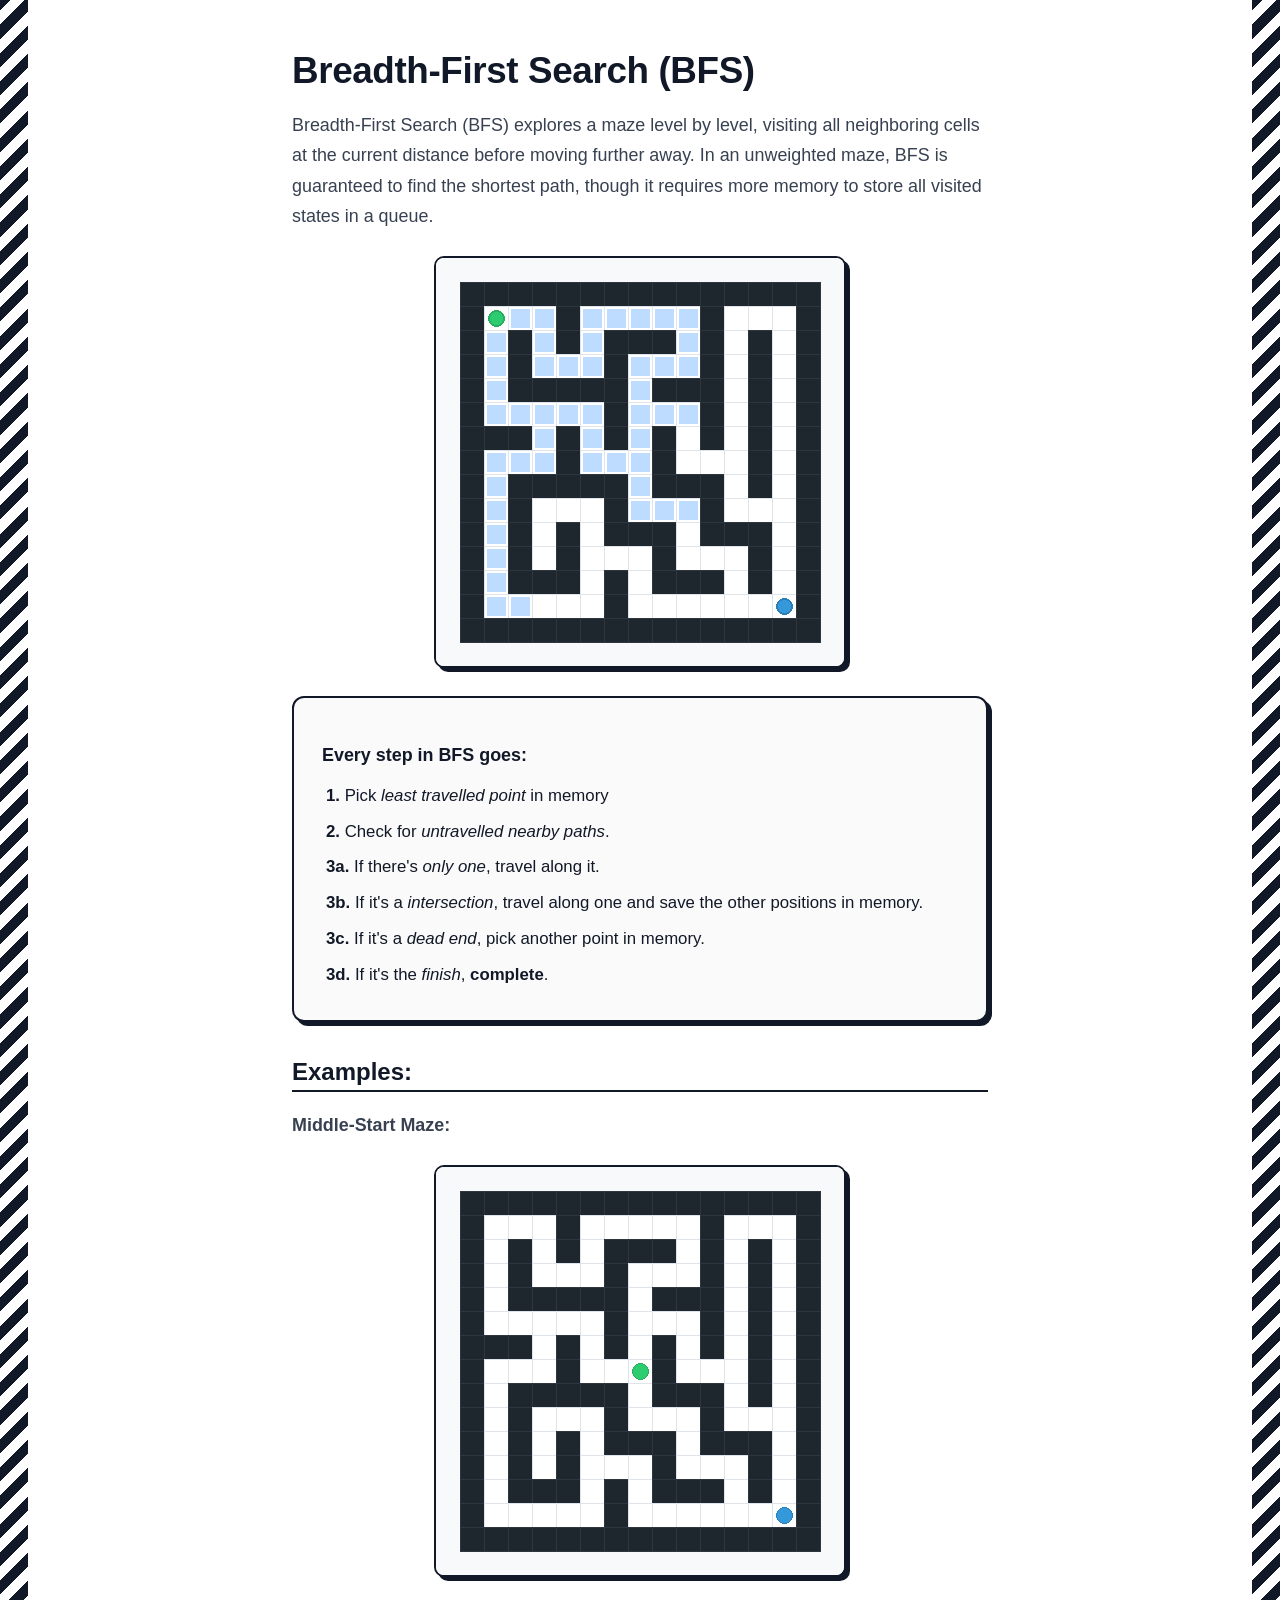
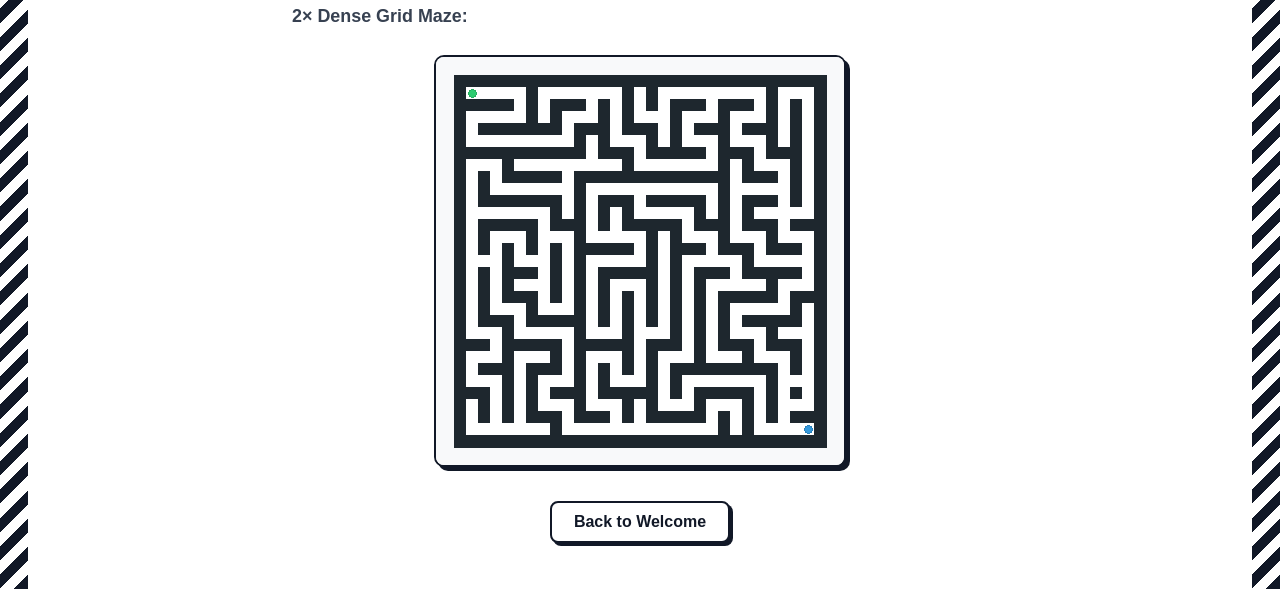
==== bfs.html @ 63ea2237 "Initial commit" ====
<!DOCTYPE html>
<html lang="en">
<head>
    <meta charset="UTF-8">
    <meta name="viewport" content="width=device-width, initial-scale=1.0">
    <title>Breadth-First Search (BFS)</title>
    <link rel="stylesheet" href="styles.css">
</head>
<body class="page-bfs">
    <h1>Breadth-First Search (BFS)</h1>
    <p>Breadth-First Search (BFS) explores a maze level by level, visiting all neighboring cells at the current distance before moving further away. In an unweighted maze, BFS is guaranteed to find the shortest path, though it requires more memory to store all visited states in a queue.</p>

    <img src="images/bfs.gif" alt="BFS Maze Solve" class="maze-gif">

    <div class="step-explanation">
        <p><strong>Every step in BFS goes:</strong></p>
        <div class="step-list">
            <div><strong>1.</strong> Pick <em>least travelled point</em> in memory</div>
            <div><strong>2.</strong> Check for <em>untravelled nearby paths</em>.</div>
            <div><strong>3a.</strong> If there's <em>only one</em>, travel along it.</div>
            <div><strong>3b.</strong> If it's a <em>intersection</em>, travel along one and save the other positions in memory.</div>
            <div><strong>3c.</strong> If it's a <em>dead end</em>, pick another point in memory.</div>
            <div><strong>3d.</strong> If it's the <em>finish</em>, <strong>complete</strong>.</div>
        </div>
    </div>

    <h2>Examples:</h2>
    <p><strong>Middle-Start Maze:</strong></p>
    <img src="images/bfs_middle.gif" alt="BFS Middle-Start Maze Solve" class="maze-gif">

    <p><strong>2× Dense Grid Maze:</strong></p>
    <img src="images/bfs_2x.gif" alt="BFS 2x Dense Maze Solve" class="maze-gif">

    <div class="button-container">
        <a href="welcome.html"><button type="button">Back to Welcome</button></a>
    </div>
</body>
</html>
---- styles.css ----
* {
    box-sizing: border-box;
    font-family: "Comic Sans MS", "Comic Sans", cursive, sans-serif;
}

body {
    margin: 0;
    padding: 40px 60px;
    min-height: 100vh;
    background-color: #ffffff;
    color: #111827;
    -webkit-font-smoothing: antialiased;
}

/* Monochrome patterns for each page */

/* Welcome: Diagonal stripes (45deg) */
body.page-welcome {
    background-image: 
        repeating-linear-gradient(45deg, #111827, #111827 10px, #ffffff 10px, #ffffff 20px),
        repeating-linear-gradient(45deg, #111827, #111827 10px, #ffffff 10px, #ffffff 20px);
    background-position: left top, right top;
    background-repeat: repeat-y, repeat-y;
    background-size: 28px 100%, 28px 100%;
}

/* BFS: Reversed stripes (-45deg / 135deg) */
body.page-bfs {
    background-image: 
        repeating-linear-gradient(-45deg, #111827, #111827 10px, #ffffff 10px, #ffffff 20px),
        repeating-linear-gradient(-45deg, #111827, #111827 10px, #ffffff 10px, #ffffff 20px);
    background-position: left top, right top;
    background-repeat: repeat-y, repeat-y;
    background-size: 28px 100%, 28px 100%;
}

/* DFS: Alternating stripes (horizontal thick and thin stripes) */
body.page-dfs {
    background-image: 
        repeating-linear-gradient(0deg, #111827 0px, #111827 14px, #ffffff 14px, #ffffff 20px, #111827 20px, #111827 24px, #ffffff 24px, #ffffff 32px),
        repeating-linear-gradient(0deg, #111827 0px, #111827 14px, #ffffff 14px, #ffffff 20px, #111827 20px, #111827 24px, #ffffff 24px, #ffffff 32px);
    background-position: left top, right top;
    background-repeat: repeat-y, repeat-y;
    background-size: 28px 100%, 28px 100%;
}

/* A*: Refined geometric alternating dots & stripes with inner keyline */
body.page-astar {
    background-image: 
        /* Left border: vertical dividing keyline */
        linear-gradient(90deg, transparent 28px, #111827 28px, #111827 30px, transparent 30px),
        /* Left border: centered node dot (top half of 48px tile) */
        radial-gradient(circle at 14px 12px, #111827 4px, transparent 4.5px),
        /* Left border: horizontal stripes (bottom half of 48px tile) */
        linear-gradient(0deg, 
            #111827 0px, #111827 2px, 
            transparent 2px, transparent 6px, 
            #111827 6px, #111827 8px, 
            transparent 8px, transparent 12px, 
            #111827 12px, #111827 14px, 
            transparent 14px, transparent 24px
        ),
        /* Right border: vertical dividing keyline */
        linear-gradient(90deg, transparent 0px, #111827 0px, #111827 2px, transparent 2px),
        /* Right border: centered node dot */
        radial-gradient(circle at 14px 12px, #111827 4px, transparent 4.5px),
        /* Right border: horizontal stripes */
        linear-gradient(0deg, 
            #111827 0px, #111827 2px, 
            transparent 2px, transparent 6px, 
            #111827 6px, #111827 8px, 
            transparent 8px, transparent 12px, 
            #111827 12px, #111827 14px, 
            transparent 14px, transparent 24px
        );
    background-position: 
        left 0px top 0px,
        left 0px top 0px,
        left 0px top 24px,
        right 28px top 0px,
        right 0px top 0px,
        right 0px top 24px;
    background-repeat: repeat-y;
    background-size: 
        30px 100%,
        28px 48px,
        28px 48px,
        2px 100%,
        28px 48px,
        28px 48px;
}

/* History: Vertical dashed/stripe pattern */
body.page-history {
    background-image: 
        repeating-linear-gradient(90deg, #111827 0px, #111827 4px, #ffffff 4px, #ffffff 14px),
        repeating-linear-gradient(90deg, #111827 0px, #111827 4px, #ffffff 4px, #ffffff 14px);
    background-position: left top, right top;
    background-repeat: repeat-y, repeat-y;
    background-size: 28px 100%, 28px 100%;
}

/* Wall Follower: Block/brick pattern */
body.page-wallfollower {
    background-image: 
        repeating-linear-gradient(0deg, #111827 0px, #111827 6px, #ffffff 6px, #ffffff 12px),
        repeating-linear-gradient(0deg, #111827 0px, #111827 6px, #ffffff 6px, #ffffff 12px);
    background-position: left top, right top;
    background-repeat: repeat-y, repeat-y;
    background-size: 28px 100%, 28px 100%;
}

/* Flood Fill: Concentric water ripple dot pattern */
body.page-floodfill {
    background-image: 
        radial-gradient(#111827 5px, transparent 5px),
        radial-gradient(#111827 2px, transparent 2px),
        radial-gradient(#111827 5px, transparent 5px),
        radial-gradient(#111827 2px, transparent 2px);
    background-position: 
        left 2px top 0px,
        left 14px top 12px,
        right 2px top 0px,
        right 14px top 12px;
    background-repeat: repeat-y, repeat-y, repeat-y, repeat-y;
    background-size: 28px 24px, 28px 24px, 28px 24px, 28px 24px;
}

/* Comparison: Crisp architectural diamond lattice with inner keyline */
body.page-comparison {
    background-image: 
        /* Left border: vertical dividing keyline */
        linear-gradient(90deg, transparent 28px, #111827 28px, #111827 30px, transparent 30px),
        /* Left border: crisp 45deg lattice */
        repeating-linear-gradient(45deg, #111827 0px, #111827 2px, transparent 2px, transparent 14px),
        repeating-linear-gradient(-45deg, #111827 0px, #111827 2px, transparent 2px, transparent 14px),
        /* Right border: vertical dividing keyline */
        linear-gradient(90deg, transparent 0px, #111827 0px, #111827 2px, transparent 2px),
        /* Right border: crisp 45deg lattice */
        repeating-linear-gradient(45deg, #111827 0px, #111827 2px, transparent 2px, transparent 14px),
        repeating-linear-gradient(-45deg, #111827 0px, #111827 2px, transparent 2px, transparent 14px);
    background-position: 
        left 0px top 0px,
        left 0px top 0px,
        left 0px top 0px,
        right 28px top 0px,
        right 0px top 0px,
        right 0px top 0px;
    background-repeat: repeat-y;
    background-size: 
        30px 100%,
        28px 100%,
        28px 100%,
        2px 100%,
        28px 100%,
        28px 100%;
}

/* Jonkler: Laughing sawtooth jester grin monochrome pattern */
body.page-jonkler {
    background-image: 
        /* Left border: vertical dividing keyline */
        linear-gradient(90deg, transparent 28px, #111827 28px, #111827 30px, transparent 30px),
        /* Left border: sawtooth laugh grin */
        linear-gradient(135deg, #111827 25%, transparent 25%),
        linear-gradient(225deg, #111827 25%, transparent 25%),
        linear-gradient(315deg, #111827 25%, transparent 25%),
        linear-gradient(45deg, #111827 25%, transparent 25%),
        /* Right border: vertical dividing keyline */
        linear-gradient(90deg, transparent 0px, #111827 0px, #111827 2px, transparent 2px),
        /* Right border: sawtooth laugh grin */
        linear-gradient(135deg, #111827 25%, transparent 25%),
        linear-gradient(225deg, #111827 25%, transparent 25%),
        linear-gradient(315deg, #111827 25%, transparent 25%),
        linear-gradient(45deg, #111827 25%, transparent 25%);
    background-position: 
        left 0px top 0px,
        left -14px top 0px,
        left -14px top 0px,
        left 0px top 0px,
        left 0px top 0px,
        right 28px top 0px,
        right -14px top 0px,
        right -14px top 0px,
        right 0px top 0px,
        right 0px top 0px;
    background-repeat: repeat-y;
    background-size: 
        30px 100%,
        28px 28px,
        28px 28px,
        28px 28px,
        28px 28px,
        2px 100%,
        28px 28px,
        28px 28px,
        28px 28px,
        28px 28px;
}

/* Squeeze text into centre 60% with left alignment */
h1, h2, p, .text-center-60 {
    width: 60%;
    max-width: 60%;
    margin-left: auto;
    margin-right: auto;
    text-align: left;
    overflow-wrap: break-word;
}

/* Centre text for the welcome screen and it only */
body.page-welcome h1,
body.page-welcome p {
    text-align: center;
}

h1 {
    font-size: 2.3rem;
    font-weight: 700;
    margin-top: 10px;
    margin-bottom: 16px;
    letter-spacing: -0.01em;
}

h2 {
    font-size: 1.5rem;
    font-weight: 700;
    margin-top: 36px;
    margin-bottom: 16px;
    padding-bottom: 4px;
    border-bottom: 2px solid #111827;
    display: table;
}

p {
    font-size: 1.12rem;
    line-height: 1.7;
    color: #374151;
    margin-bottom: 24px;
}

/* Maze GIF illustration */
.maze-gif {
    display: block;
    margin: 24px auto;
    border: 2px solid #111827;
    border-radius: 10px;
    box-shadow: 4px 4px 0px #111827;
    max-width: 100%;
    height: auto;
    background-color: #f9fafb;
}

/* Step explanation card */
.step-explanation {
    width: 60%;
    max-width: 60%;
    margin: 28px auto;
    padding: 24px 28px;
    text-align: left;
    overflow-wrap: break-word;
    font-size: 1.05rem;
    line-height: 1.65;
    background-color: #fafafa;
    border: 2px solid #111827;
    border-radius: 12px;
    box-shadow: 4px 4px 0px #111827;
}

.step-explanation p {
    width: 100%;
    max-width: 100%;
    margin-bottom: 12px;
    color: #111827;
}

.step-list {
    padding-left: 4px;
}

.step-list div {
    margin-bottom: 8px;
}

/* Buttons */
.button-container,
body > div {
    width: 100%;
    margin-top: 28px;
    text-align: center;
}

button {
    font-size: 1rem;
    font-weight: 600;
    padding: 10px 22px;
    margin: 6px;
    cursor: pointer;
    border: 2px solid #111827;
    border-radius: 8px;
    background-color: #ffffff;
    color: #111827;
    box-shadow: 3px 3px 0px #111827;
    transition: all 0.15s cubic-bezier(0.4, 0, 0.2, 1);
}

button:hover {
    background-color: #f3f4f6;
    transform: translate(-1px, -1px);
    box-shadow: 4px 4px 0px #111827;
}

button:active {
    transform: translate(2px, 2px);
    box-shadow: 1px 1px 0px #111827;
}

/* Video Container & Controls */
.video-container {
    width: 60%;
    margin: 28px auto;
    text-align: center;
}

.comparison-video {
    display: block;
    width: 100%;
    max-width: 100%;
    border: 2.5px solid #111827;
    border-radius: 12px;
    box-shadow: 5px 5px 0px #111827;
    background-color: #000000;
}

.speed-dock {
    display: inline-flex;
    align-items: center;
    background: #fafafa;
    border: 2px solid #111827;
    border-radius: 9999px;
    padding: 6px 14px;
    margin-top: 16px;
    box-shadow: 3px 3px 0px #111827;
    gap: 8px;
}

.speed-label {
    font-size: 0.95rem;
    font-weight: 700;
    color: #111827;
    margin-right: 4px;
}

.speed-btn {
    font-size: 0.9rem;
    font-weight: 700;
    padding: 6px 14px;
    margin: 0;
    border: 1.5px solid #111827;
    border-radius: 9999px;
    background: #ffffff;
    color: #111827;
    box-shadow: 2px 2px 0px #111827;
    cursor: pointer;
    transition: all 0.15s ease;
}

.speed-btn:hover {
    background: #f3f4f6;
    transform: translateY(-1px);
    box-shadow: 2px 3px 0px #111827;
}

.speed-btn.active {
    background: #111827;
    color: #ffffff;
    box-shadow: 1px 1px 0px #111827;
    transform: translateY(1px);
}

/* Pros and Cons Grid */
.pros-cons-container {
    width: 60%;
    margin: 36px auto 28px auto;
}

/* ---------------- JONKLER STAGE & CARTOON ANIMATION ---------------- */
.jonkler-stage {
    position: relative;
    width: 60%;
    height: 440px;
    margin: 28px auto;
    display: flex;
    flex-direction: column;
    align-items: center;
    justify-content: flex-end;
    overflow: hidden;
    background: radial-gradient(circle at 50% 65%, #ffffff 0%, #f3f4f6 80%, #e5e7eb 100%);
    border: 2.5px solid #111827;
    border-radius: 14px;
    box-shadow: 6px 6px 0px #111827;
    transition: transform 0.05s ease;
}

/* Stage impact ground shake */
.stage-shaking {
    animation: stageQuake 1.2s cubic-bezier(0.28, 0.84, 0.42, 1) infinite;
}

@keyframes stageQuake {
    0%, 92%, 100% {
        transform: translate(0, 0);
    }
    94% {
        transform: translate(-4px, 5px) rotate(-0.5deg);
    }
    96% {
        transform: translate(4px, -3px) rotate(0.5deg);
    }
    98% {
        transform: translate(-2px, 2px);
    }
}

/* Cartoon speed lines (active in Tuff Mode) */
.tuff-speed-lines {
    position: absolute;
    inset: 0;
    pointer-events: none;
    opacity: 0;
    background: repeating-radial-gradient(circle at center, transparent 0, transparent 20px, rgba(17, 24, 39, 0.09) 20px, rgba(17, 24, 39, 0.09) 24px);
    transition: opacity 0.3s ease;
}

.tuff-mode .tuff-speed-lines {
    opacity: 1;
    animation: speedLinePulse 0.12s steps(2) infinite;
}

@keyframes speedLinePulse {
    0% { transform: scale(1); }
    100% { transform: scale(1.08); }
}

/* Floor line */
.jonkler-floor {
    position: absolute;
    bottom: 40px;
    left: 8%;
    right: 8%;
    height: 2.5px;
    background: #111827;
    opacity: 0.3;
}

/* Shadow beneath Jonkler */
.jonkler-shadow {
    position: absolute;
    bottom: 28px;
    width: 150px;
    height: 22px;
    background: rgba(17, 24, 39, 0.45);
    border-radius: 50%;
    filter: blur(2px);
    animation: cartoonShadow 1.2s cubic-bezier(0.28, 0.84, 0.42, 1) infinite;
    transform-origin: center;
}

/* Bouncing / Squeezing / Rotating Actor */
.jonkler-actor {
    position: absolute;
    bottom: 40px;
    width: 160px;
    height: 160px;
    cursor: grab;
    transform-origin: bottom center;
    animation: cartoonBounce 1.2s cubic-bezier(0.28, 0.84, 0.42, 1) infinite;
    user-select: none;
    -webkit-user-drag: none;
    z-index: 5;
}

.jonkler-actor:active {
    cursor: grabbing;
}

.jonkler-img {
    width: 100%;
    height: 100%;
    object-fit: cover;
    border-radius: 20px;
    border: 3px solid #111827;
    box-shadow: 4px 4px 0px #111827;
    pointer-events: none;
    transition: filter 0.15s ease;
}

.jonkler-actor:hover .jonkler-img {
    filter: drop-shadow(0 0 12px rgba(168, 85, 247, 0.85));
}

/* Mega Cartoon Squash & Stretch Keyframes with Rotation & Skew */
@keyframes cartoonBounce {
    0% {
        /* Pancake floor squash */
        transform: translateY(0px) scale(1.75, 0.38) rotate(0deg) skewX(0deg);
    }
    10% {
        /* Elastic spring rocket launch with forward tilt */
        transform: translateY(-30px) scale(0.68, 1.55) rotate(-14deg) skewX(-12deg);
    }
    30% {
        /* Ascending high into the air with clockwise swing */
        transform: translateY(-170px) scale(0.82, 1.3) rotate(24deg) skewX(12deg);
    }
    50% {
        /* Apex of jump: rubber-hose wobble at max height */
        transform: translateY(-245px) scale(1.22, 0.82) rotate(-30deg) skewX(-10deg);
    }
    68% {
        /* Plunging down fast */
        transform: translateY(-175px) scale(0.75, 1.45) rotate(18deg) skewX(14deg);
    }
    88% {
        /* Missile stretch right before crash impact */
        transform: translateY(-12px) scale(0.64, 1.62) rotate(-4deg) skewX(-4deg);
    }
    94% {
        /* Ground impact begins */
        transform: translateY(0px) scale(1.5, 0.5) rotate(0deg) skewX(0deg);
    }
    100% {
        /* Full pancake squash */
        transform: translateY(0px) scale(1.75, 0.38) rotate(0deg) skewX(0deg);
    }
}

@keyframes cartoonShadow {
    0% {
        transform: scale(1.65, 1.3);
        opacity: 0.85;
    }
    50% {
        transform: scale(0.32, 0.28);
        opacity: 0.12;
    }
    100% {
        transform: scale(1.65, 1.3);
        opacity: 0.85;
    }
}

/* Spin Jump Mode */
.crazy-spin .jonkler-actor {
    animation: cartoonSpinBounce 0.95s cubic-bezier(0.28, 0.84, 0.42, 1) infinite;
}
.crazy-spin .jonkler-shadow {
    animation-duration: 0.95s;
}

@keyframes cartoonSpinBounce {
    0% {
        transform: translateY(0px) scale(1.7, 0.4) rotate(0deg);
    }
    14% {
        transform: translateY(-55px) scale(0.7, 1.55) rotate(90deg);
    }
    50% {
        transform: translateY(-255px) scale(1.2, 0.85) rotate(180deg);
    }
    78% {
        transform: translateY(-130px) scale(0.75, 1.45) rotate(270deg);
    }
    94% {
        transform: translateY(0px) scale(1.4, 0.6) rotate(355deg);
    }
    100% {
        transform: translateY(0px) scale(1.7, 0.4) rotate(360deg);
    }
}

/* MAXIMUM ASYLUM JONKLE (Extreme Hyper Speed) */
.hyper-jonkle .jonkler-actor {
    animation: cartoonHyperJonkle 0.48s cubic-bezier(0.28, 0.84, 0.42, 1) infinite !important;
}
.hyper-jonkle .jonkler-shadow {
    animation-duration: 0.48s !important;
}
.hyper-jonkle .jonkler-img {
    filter: drop-shadow(0 0 16px #a855f7) hue-rotate(20deg);
}

@keyframes cartoonHyperJonkle {
    0% {
        transform: translateY(0px) scale(1.9, 0.32) rotate(0deg);
    }
    20% {
        transform: translateY(-80px) scale(0.55, 1.7) rotate(-25deg);
    }
    50% {
        transform: translateY(-260px) scale(1.35, 0.75) rotate(35deg);
    }
    80% {
        transform: translateY(-80px) scale(0.6, 1.65) rotate(-15deg);
    }
    100% {
        transform: translateY(0px) scale(1.9, 0.32) rotate(0deg);
    }
}

/* Mini Jonkler Companion */
.mini-jonkler {
    position: absolute;
    bottom: 40px;
    width: 80px;
    height: 80px;
    transform-origin: bottom center;
    pointer-events: none;
    z-index: 4;
}

.mini-jonkler img {
    width: 100%;
    height: 100%;
    object-fit: cover;
    border-radius: 12px;
    border: 2px solid #111827;
    box-shadow: 2px 2px 0px #111827;
}

/* Floating HA HA HA text particles */
.haha-particle {
    position: absolute;
    font-family: "Comic Sans MS", cursive;
    font-weight: 900;
    font-size: 1.5rem;
    color: #a855f7;
    user-select: none;
    pointer-events: none;
    z-index: 2;
    animation: floatHaHa 2.2s cubic-bezier(0.22, 1, 0.36, 1) forwards;
}

@keyframes floatHaHa {
    0% {
        opacity: 0;
        transform: translateY(0) scale(0.5) rotate(-12deg);
    }
    25% {
        opacity: 0.75;
    }
    80% {
        opacity: 0.6;
    }
    100% {
        opacity: 0;
        transform: translateY(-280px) scale(1.4) rotate(18deg);
    }
}

/* Floating Comic Speech Bubble */
.comic-pop {
    position: absolute;
    pointer-events: none;
    font-family: "Comic Sans MS", cursive;
    font-weight: 700;
    font-size: 1.15rem;
    color: #111827;
    background: #facc15;
    border: 2px solid #111827;
    border-radius: 8px;
    padding: 6px 14px;
    box-shadow: 3px 3px 0px #111827;
    animation: popFloat 0.9s cubic-bezier(0.18, 0.89, 0.32, 1.28) forwards;
    z-index: 10;
}

@keyframes popFloat {
    0% {
        opacity: 1;
        transform: translate(-50%, 0) scale(0.4) rotate(-12deg);
    }
    50% {
        opacity: 1;
        transform: translate(-50%, -45px) scale(1.22) rotate(8deg);
    }
    100% {
        opacity: 0;
        transform: translate(-50%, -85px) scale(1.05) rotate(-6deg);
    }
}

.pros-cons-container h2 {
    margin-bottom: 20px;
}

.pros-cons-table-wrapper {
    border: 2px solid #111827;
    border-radius: 12px;
    overflow: hidden;
    box-shadow: 5px 5px 0px #111827;
    background-color: #ffffff;
}

.pros-cons-table {
    width: 100%;
    border-collapse: collapse;
}

.pros-cons-table th,
.pros-cons-table td {
    padding: 14px 18px;
    text-align: left;
    vertical-align: top;
    font-size: 1rem;
    line-height: 1.6;
}

.pros-cons-table th {
    background-color: #f3f4f6;
    color: #111827;
    border-bottom: 2px solid #111827;
    font-size: 1rem;
    font-weight: 700;
    letter-spacing: 0.03em;
}

.pros-cons-table th:first-child,
.pros-cons-table td:first-child {
    border-right: 1.5px solid #111827;
    width: 28%;
}

.pros-cons-table th:nth-child(2),
.pros-cons-table td:nth-child(2) {
    border-right: 1.5px solid #111827;
    width: 36%;
}

.pros-cons-table td:nth-child(3) {
    width: 36%;
}

.pros-cons-table tbody tr:not(:last-child) td {
    border-bottom: 1px solid #e5e7eb;
}

.pros-cons-table tbody tr:hover {
    background-color: #fafafa;
}

.pros-cons-table ul {
    margin: 0;
    padding-left: 18px;
}

.pros-cons-table li {
    margin-bottom: 6px;
    color: #374151;
}

.pros-cons-table strong {
    color: #111827;
}
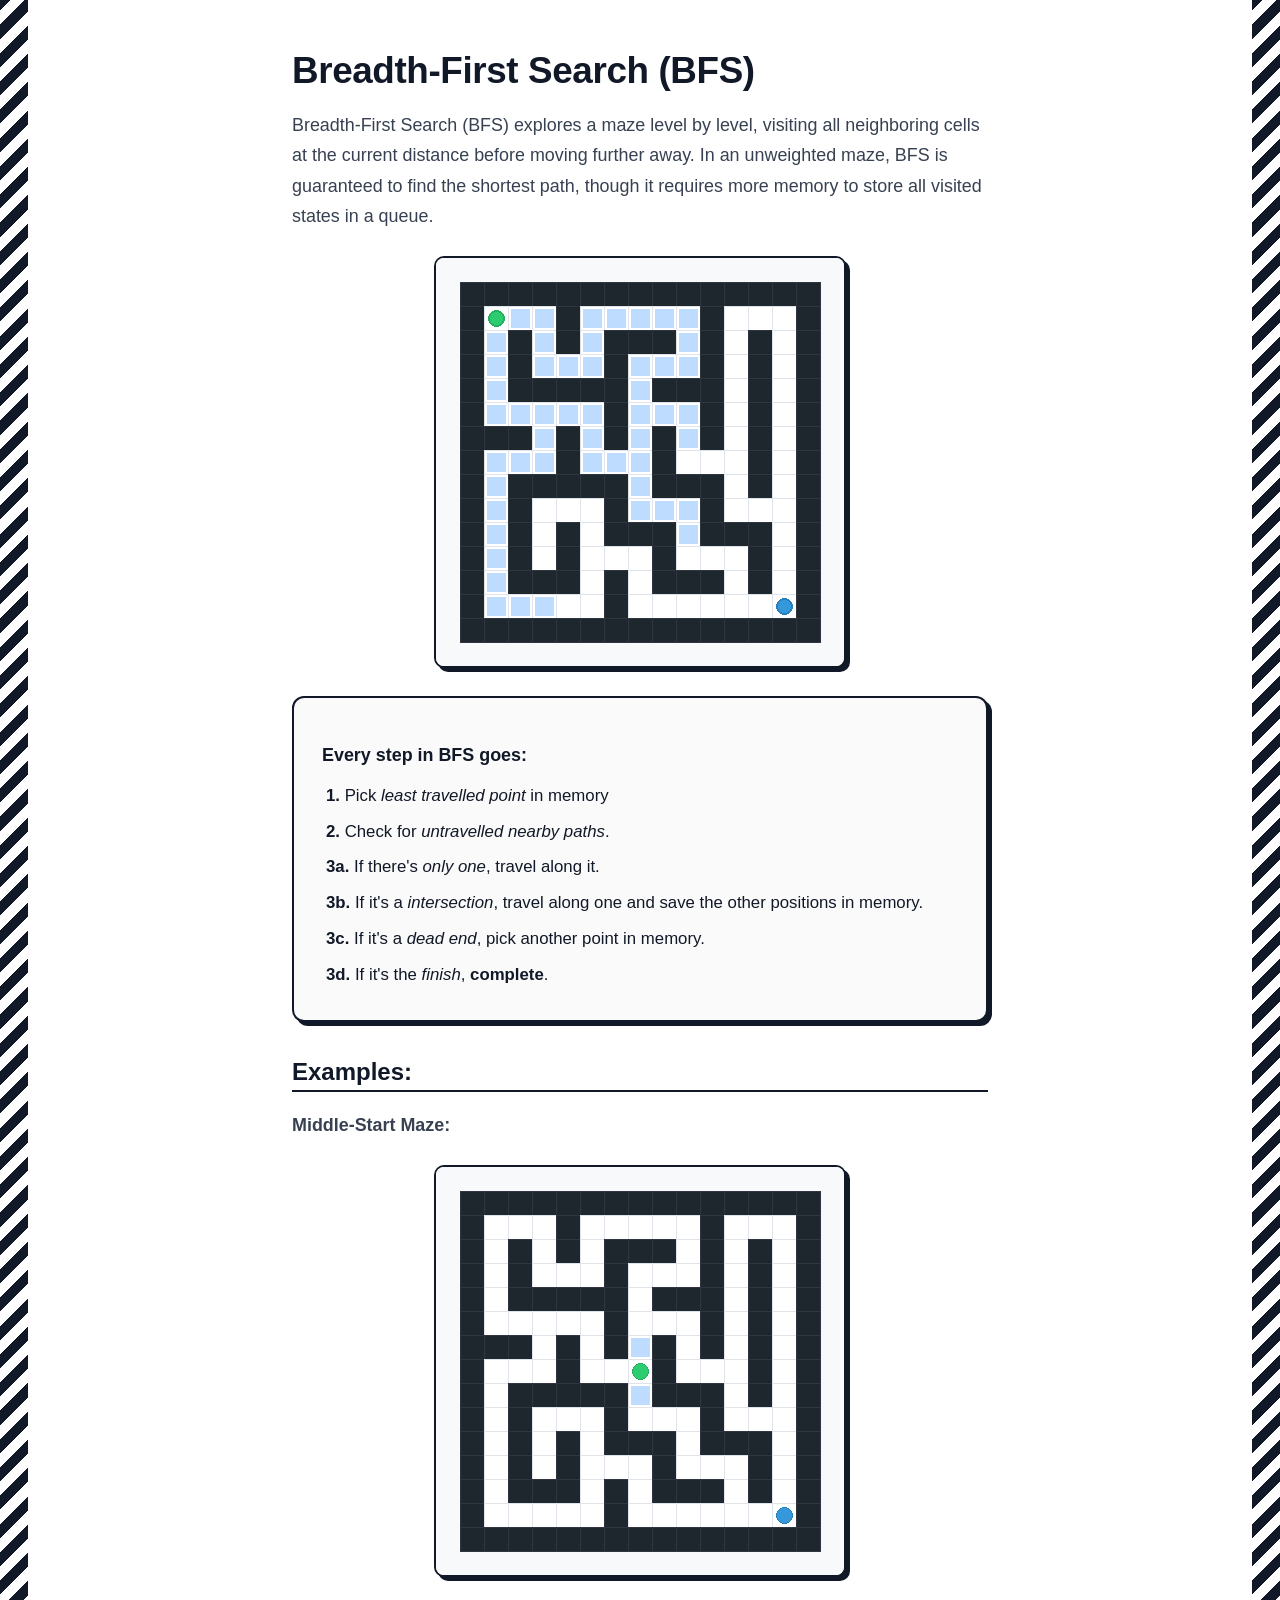
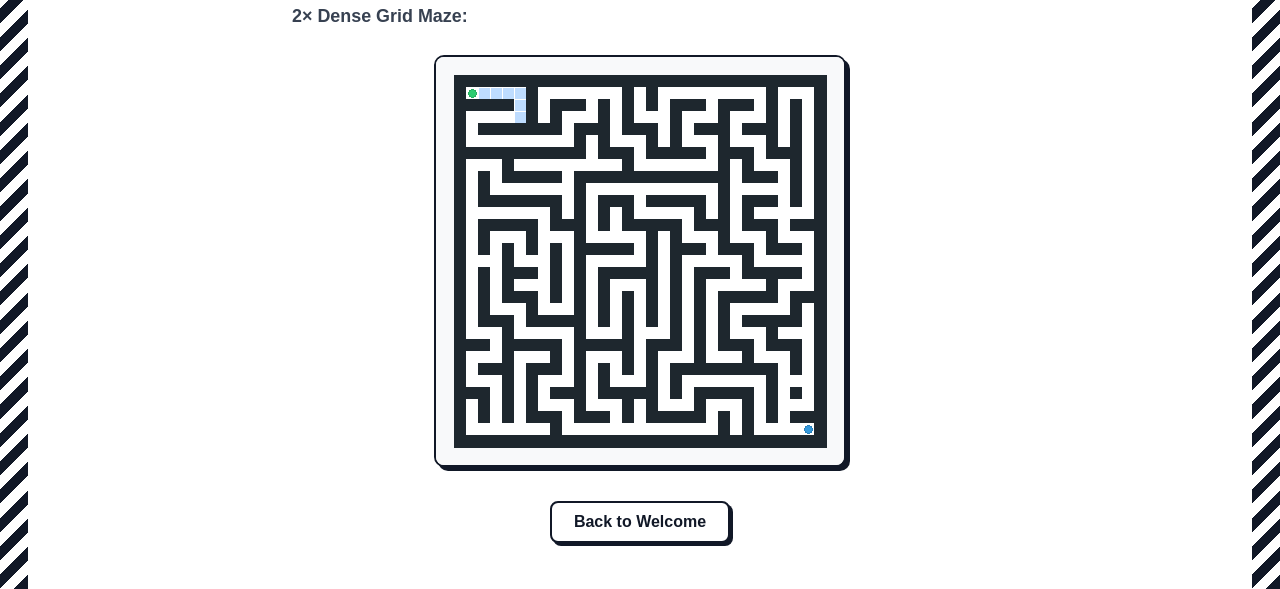
==== commit 7c5d2854: "index changed" ====
--- a/bfs.html
+++ b/bfs.html
@@ -32,7 +32,7 @@
     <img src="images/bfs_2x.gif" alt="BFS 2x Dense Maze Solve" class="maze-gif">
 
     <div class="button-container">
-        <a href="welcome.html"><button type="button">Back to Welcome</button></a>
+        <a href="index.html"><button type="button">Back to Welcome</button></a>
     </div>
 </body>
 </html>
